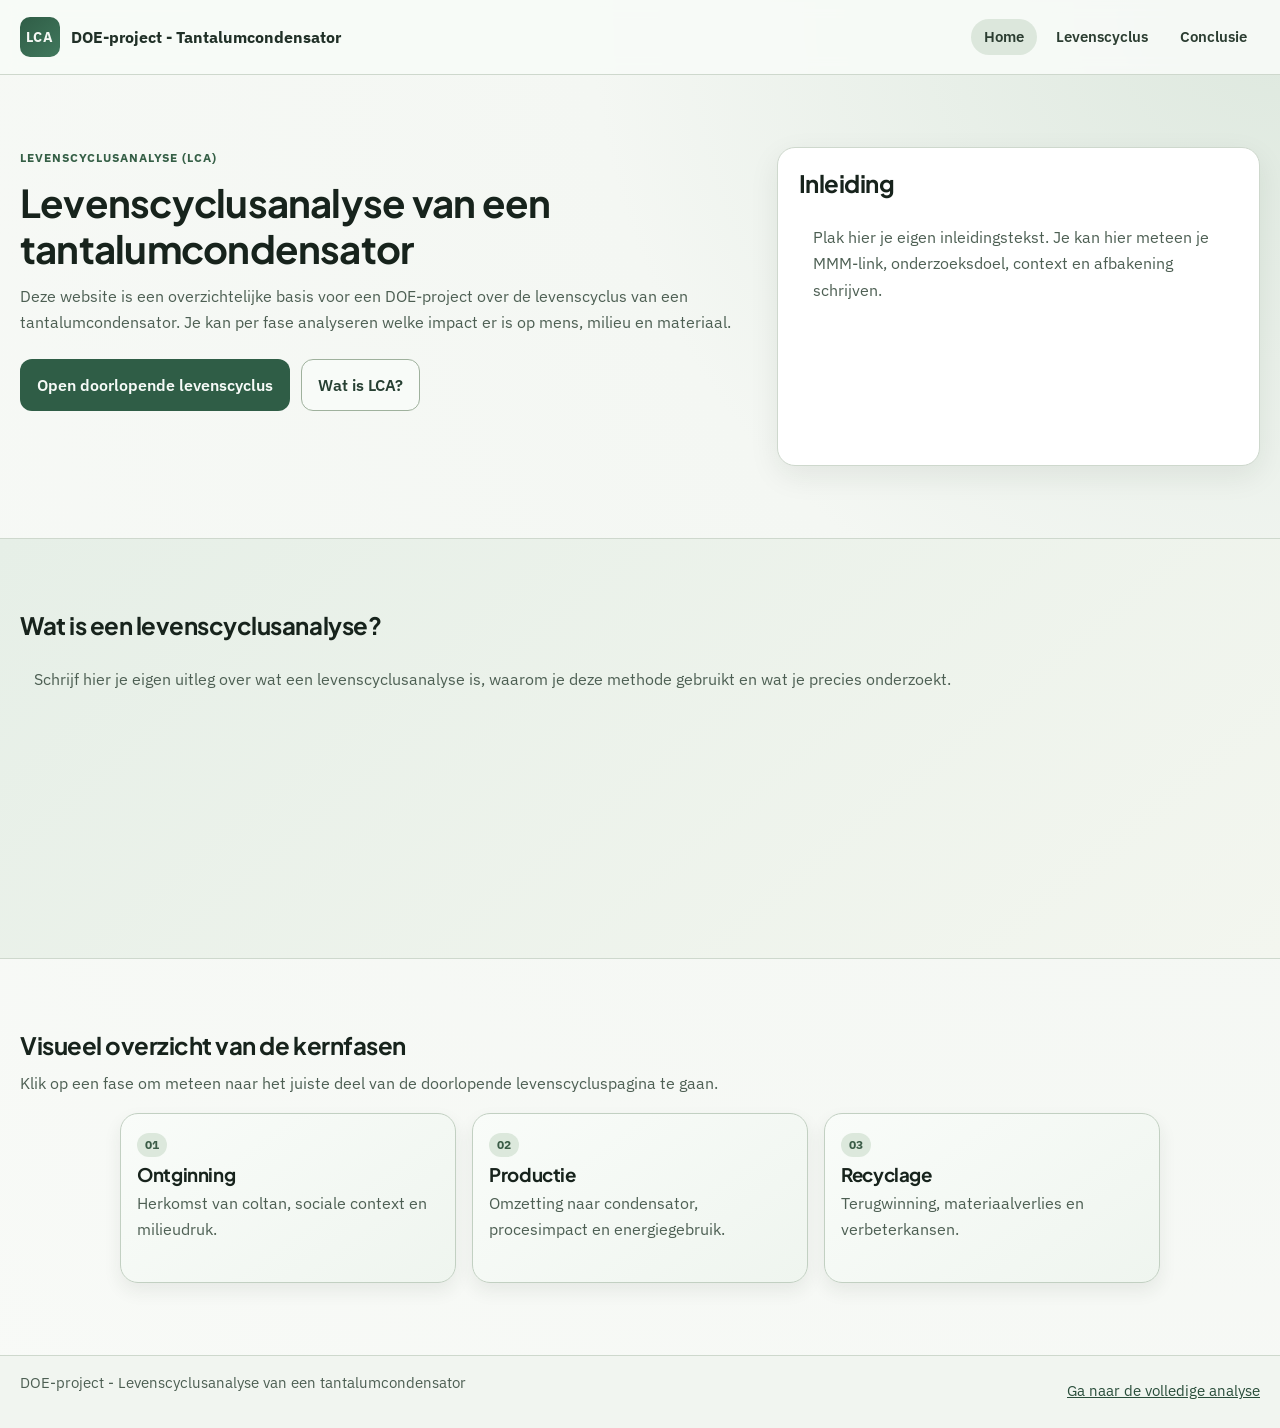
==== index.html @ dedd94fa "first commit" ====
<!doctype html>
<html lang="nl">
  <head>
    <meta charset="UTF-8" />
    <meta name="viewport" content="width=device-width, initial-scale=1.0" />
    <title>Levenscyclusanalyse - Tantalumcondensator</title>
    <link rel="preconnect" href="https://fonts.googleapis.com" />
    <link rel="preconnect" href="https://fonts.gstatic.com" crossorigin />
    <link
      href="https://fonts.googleapis.com/css2?family=IBM+Plex+Sans:wght@400;500;600;700&family=Plus+Jakarta+Sans:wght@500;700;800&display=swap"
      rel="stylesheet"
    />
    <link rel="stylesheet" href="style.css" />
  </head>
  <body>
    <header class="topbar">
      <div class="container nav-wrap">
        <a href="index.html" class="brand">
          <span class="brand-mark">LCA</span>
          <span>DOE-project - Tantalumcondensator</span>
        </a>
        <nav aria-label="Hoofdnavigatie">
          <ul class="nav-list">
            <li><a href="index.html" class="active">Home</a></li>
            <li><a href="lifecycle.html">Levenscyclus</a></li>
            <li><a href="lifecycle.html#samenvatting">Conclusie</a></li>
          </ul>
        </nav>
      </div>
    </header>

    <main>
      <section class="hero section">
        <div class="container hero-grid">
          <div class="hero-content">
            <p class="eyebrow">Levenscyclusanalyse (LCA)</p>
            <h1>Levenscyclusanalyse van een tantalumcondensator</h1>
            <p>
              Deze website is een overzichtelijke basis voor een DOE-project over de
              levenscyclus van een tantalumcondensator. Je kan per fase analyseren
              welke impact er is op mens, milieu en materiaal.
            </p>
            <div class="hero-actions">
              <a class="btn btn-primary" href="lifecycle.html">Open doorlopende levenscyclus</a>
              <a class="btn btn-secondary" href="#wat-is-lca">Wat is LCA?</a>
            </div>
          </div>
          <aside class="mmm-card" aria-label="Inleiding">
            <h2>Inleiding</h2>
            <p class="editable large-editable">
              Plak hier je eigen inleidingstekst. Je kan hier meteen je MMM-link,
              onderzoeksdoel, context en afbakening schrijven.
            </p>
          </aside>
        </div>
      </section>

      <section id="wat-is-lca" class="section section-soft">
        <div class="container">
          <h2>Wat is een levenscyclusanalyse?</h2>
          <p class="editable large-editable">
            Schrijf hier je eigen uitleg over wat een levenscyclusanalyse is,
            waarom je deze methode gebruikt en wat je precies onderzoekt.
          </p>
        </div>
      </section>

      <section class="section">
        <div class="container">
          <div class="section-head">
            <h2>Visueel overzicht van de kernfasen</h2>
            <p>
              Klik op een fase om meteen naar het juiste deel van de doorlopende
              levenscycluspagina te gaan.
            </p>
          </div>

          <div class="focus-matrix" aria-label="Kernonderdelen van de analyse">
            <a class="focus-card" href="lifecycle.html#ontginning">
              <span class="focus-index">01</span>
              <h3>Ontginning</h3>
              <p>Herkomst van coltan, sociale context en milieudruk.</p>
            </a>
            <a class="focus-card" href="lifecycle.html#productie">
              <span class="focus-index">02</span>
              <h3>Productie</h3>
              <p>Omzetting naar condensator, procesimpact en energiegebruik.</p>
            </a>
            <a class="focus-card" href="lifecycle.html#recyclage">
              <span class="focus-index">03</span>
              <h3>Recyclage</h3>
              <p>Terugwinning, materiaalverlies en verbeterkansen.</p>
            </a>
          </div>
        </div>
      </section>
    </main>

    <footer class="site-footer">
      <div class="container footer-wrap">
        <p>DOE-project - Levenscyclusanalyse van een tantalumcondensator</p>
        <a href="lifecycle.html">Ga naar de volledige analyse</a>
      </div>
    </footer>

    <script src="script.js"></script>
  </body>
</html>
---- style.css ----
:root {
  --bg: #f4f7f3;
  --surface: #ffffff;
  --surface-soft: #edf3ec;
  --line: #ced8cd;
  --line-strong: #9fb19d;
  --text: #1f2b22;
  --muted: #4d5f53;
  --primary: #2f5d46;
  --primary-deep: #244635;
  --shadow: 0 10px 30px rgba(23, 38, 29, 0.08);
}

*,
*::before,
*::after {
  box-sizing: border-box;
}

html {
  scroll-behavior: smooth;
}

body {
  margin: 0;
  font-family: "IBM Plex Sans", "Segoe UI", sans-serif;
  color: var(--text);
  background: radial-gradient(circle at top right, #dde8de 0%, var(--bg) 36%, #f8faf7 100%);
  line-height: 1.65;
}

h1,
h2,
h3 {
  margin: 0 0 0.65rem;
  line-height: 1.2;
  font-family: "Plus Jakarta Sans", "Segoe UI", sans-serif;
  letter-spacing: -0.02em;
  color: #17231c;
}

p {
  margin: 0 0 1rem;
  color: var(--muted);
}

a {
  color: inherit;
}

.container {
  width: min(1280px, calc(100% - 2.5rem));
  margin: 0 auto;
}

.section {
  padding: 4.5rem 0;
}

.section-soft {
  background: linear-gradient(140deg, #e6efe7 0%, #f3f6ef 100%);
  border-top: 1px solid var(--line);
  border-bottom: 1px solid var(--line);
}

.topbar {
  position: sticky;
  top: 0;
  z-index: 100;
  backdrop-filter: blur(8px);
  background: rgba(248, 251, 248, 0.9);
  border-bottom: 1px solid var(--line);
}

.nav-wrap {
  min-height: 74px;
  display: flex;
  align-items: center;
  justify-content: space-between;
  gap: 1rem;
}

.brand {
  display: flex;
  align-items: center;
  gap: 0.7rem;
  text-decoration: none;
  font-weight: 700;
  color: #203027;
}

.brand-mark {
  width: 40px;
  height: 40px;
  border-radius: 10px;
  background: linear-gradient(140deg, var(--primary), #41785d);
  color: #f5f8f4;
  display: inline-flex;
  align-items: center;
  justify-content: center;
  font-size: 0.86rem;
  letter-spacing: 0.05em;
}

.nav-list {
  margin: 0;
  padding: 0;
  list-style: none;
  display: flex;
  align-items: center;
  gap: 0.4rem;
}

.nav-list a {
  text-decoration: none;
  padding: 0.52rem 0.8rem;
  border-radius: 999px;
  color: #2b3d31;
  font-weight: 600;
  font-size: 0.92rem;
}

.nav-list a:hover,
.nav-list a.active {
  background: #dce7dc;
}

.hero-grid {
  display: grid;
  grid-template-columns: 1.2fr 0.8fr;
  gap: 2rem;
}

.eyebrow {
  text-transform: uppercase;
  letter-spacing: 0.08em;
  font-size: 0.77rem;
  font-weight: 700;
  color: #355f46;
  margin-bottom: 0.8rem;
}

.hero h1 {
  font-size: clamp(1.95rem, 3vw, 2.9rem);
  max-width: 20ch;
}

.hero-actions {
  margin-top: 1.5rem;
  display: flex;
  flex-wrap: wrap;
  gap: 0.7rem;
}

.btn {
  text-decoration: none;
  border-radius: 12px;
  padding: 0.72rem 1rem;
  font-weight: 600;
  border: 1px solid transparent;
}

.btn-primary {
  background: var(--primary);
  color: #f6faf7;
}

.btn-primary:hover {
  background: var(--primary-deep);
}

.btn-secondary {
  border-color: var(--line-strong);
  color: #274033;
  background: #f8fbf8;
}

.btn-secondary:hover {
  background: #edf3ee;
}

.mmm-card {
  background: var(--surface);
  border: 1px solid var(--line);
  border-radius: 18px;
  padding: 1.3rem;
  box-shadow: var(--shadow);
}

.section-head {
  margin-bottom: 1rem;
}

.focus-matrix {
  margin: 1rem auto 0;
  max-width: 1040px;
  display: grid;
  grid-template-columns: repeat(3, minmax(0, 1fr));
  gap: 1rem;
}

.focus-card {
  text-decoration: none;
  border: 1px solid #c2d0c2;
  border-radius: 18px;
  background: linear-gradient(145deg, #f9fcf9 0%, #eff5ef 100%);
  padding: 1rem 1rem 1.1rem;
  color: #203429;
  box-shadow: 0 8px 18px rgba(35, 54, 43, 0.08);
  min-height: 170px;
}

.focus-card:hover {
  border-color: #97ad98;
  background: #f3f8f3;
}

.focus-index {
  display: inline-block;
  margin-bottom: 0.45rem;
  padding: 0.12rem 0.5rem;
  border-radius: 999px;
  background: #dce8dc;
  color: #3b5c47;
  font-weight: 700;
  font-size: 0.76rem;
}

.focus-card h3 {
  margin-bottom: 0.24rem;
}

.focus-card p {
  margin-bottom: 0;
}

.full-page-flow {
  display: grid;
  gap: 1.6rem;
}

.lifecycle-section {
  scroll-margin-top: 100px;
}

.section-title h1,
.section-title h2 {
  margin-bottom: 0.2rem;
}

.content-card {
  background: transparent;
  border: 0;
  border-radius: 0;
  padding: 0.35rem 0 0.8rem;
  box-shadow: none;
}

.content-row {
  display: grid;
  grid-template-columns: 1.75fr 1fr;
  gap: 1rem;
  align-items: start;
}

.text-col {
  display: grid;
  gap: 0.75rem;
}

.media-col {
  display: grid;
  gap: 0.6rem;
}

.image-figure {
  margin: 0;
  display: grid;
  gap: 0.35rem;
}

.section-image {
  width: 100%;
  display: block;
  border-radius: 12px;
  border: 1px solid #afbfad;
  background: #eef4ee;
  object-fit: cover;
  min-height: 205px;
}

.section-image.small {
  min-height: 150px;
}

.image-source {
  margin: 0;
  font-size: 0.78rem;
  color: #5a6d61;
  line-height: 1.4;
}

.image-source.top {
  order: -1;
}

.editable {
  border: 0;
  border-radius: 12px;
  padding: 1rem 0.9rem;
  background: transparent;
  box-shadow: none;
  min-height: 170px;
}

.large-editable {
  min-height: 220px;
}

.tall-editable {
  min-height: 210px;
}

.image-placeholder {
  min-height: 160px;
  border-radius: 12px;
  border: 1px dashed #afbfad;
  background: #f5f8f4;
  display: grid;
  place-items: center;
  text-align: center;
  padding: 0.8rem;
  color: #47614e;
  font-weight: 500;
  font-size: 0.92rem;
}

.right-image {
  min-height: 205px;
}

.small-gap {
  min-height: 150px;
}

.site-footer {
  border-top: 1px solid var(--line);
  background: #f1f5f0;
}

.footer-wrap {
  min-height: 72px;
  display: flex;
  align-items: center;
  justify-content: space-between;
  gap: 1rem;
  font-size: 0.93rem;
}

.footer-wrap a {
  color: #294d3a;
}

.back-to-top {
  position: fixed;
  right: 16px;
  bottom: 16px;
  border: 1px solid #8fa88b;
  background: #f7faf6;
  color: #254636;
  border-radius: 999px;
  padding: 0.6rem 0.9rem;
  font-weight: 700;
  cursor: pointer;
  opacity: 0;
  pointer-events: none;
  transform: translateY(8px);
  transition: all 0.2s ease;
}

.back-to-top.visible {
  opacity: 1;
  pointer-events: auto;
  transform: translateY(0);
}

@media (max-width: 1024px) {
  .hero-grid {
    grid-template-columns: 1fr;
  }

  .content-row {
    grid-template-columns: 1fr;
  }

  .media-col {
    order: 2;
  }
}

@media (max-width: 760px) {
  .container {
    width: calc(100% - 1.25rem);
  }

  .nav-wrap {
    flex-direction: column;
    align-items: flex-start;
    padding: 0.7rem 0;
  }

  .nav-list {
    flex-wrap: wrap;
  }

  .focus-matrix {
    grid-template-columns: 1fr;
    gap: 0.65rem;
  }

  .focus-card {
    min-height: auto;
  }

  .footer-wrap {
    padding: 0.8rem 0;
    flex-direction: column;
    align-items: flex-start;
  }
}
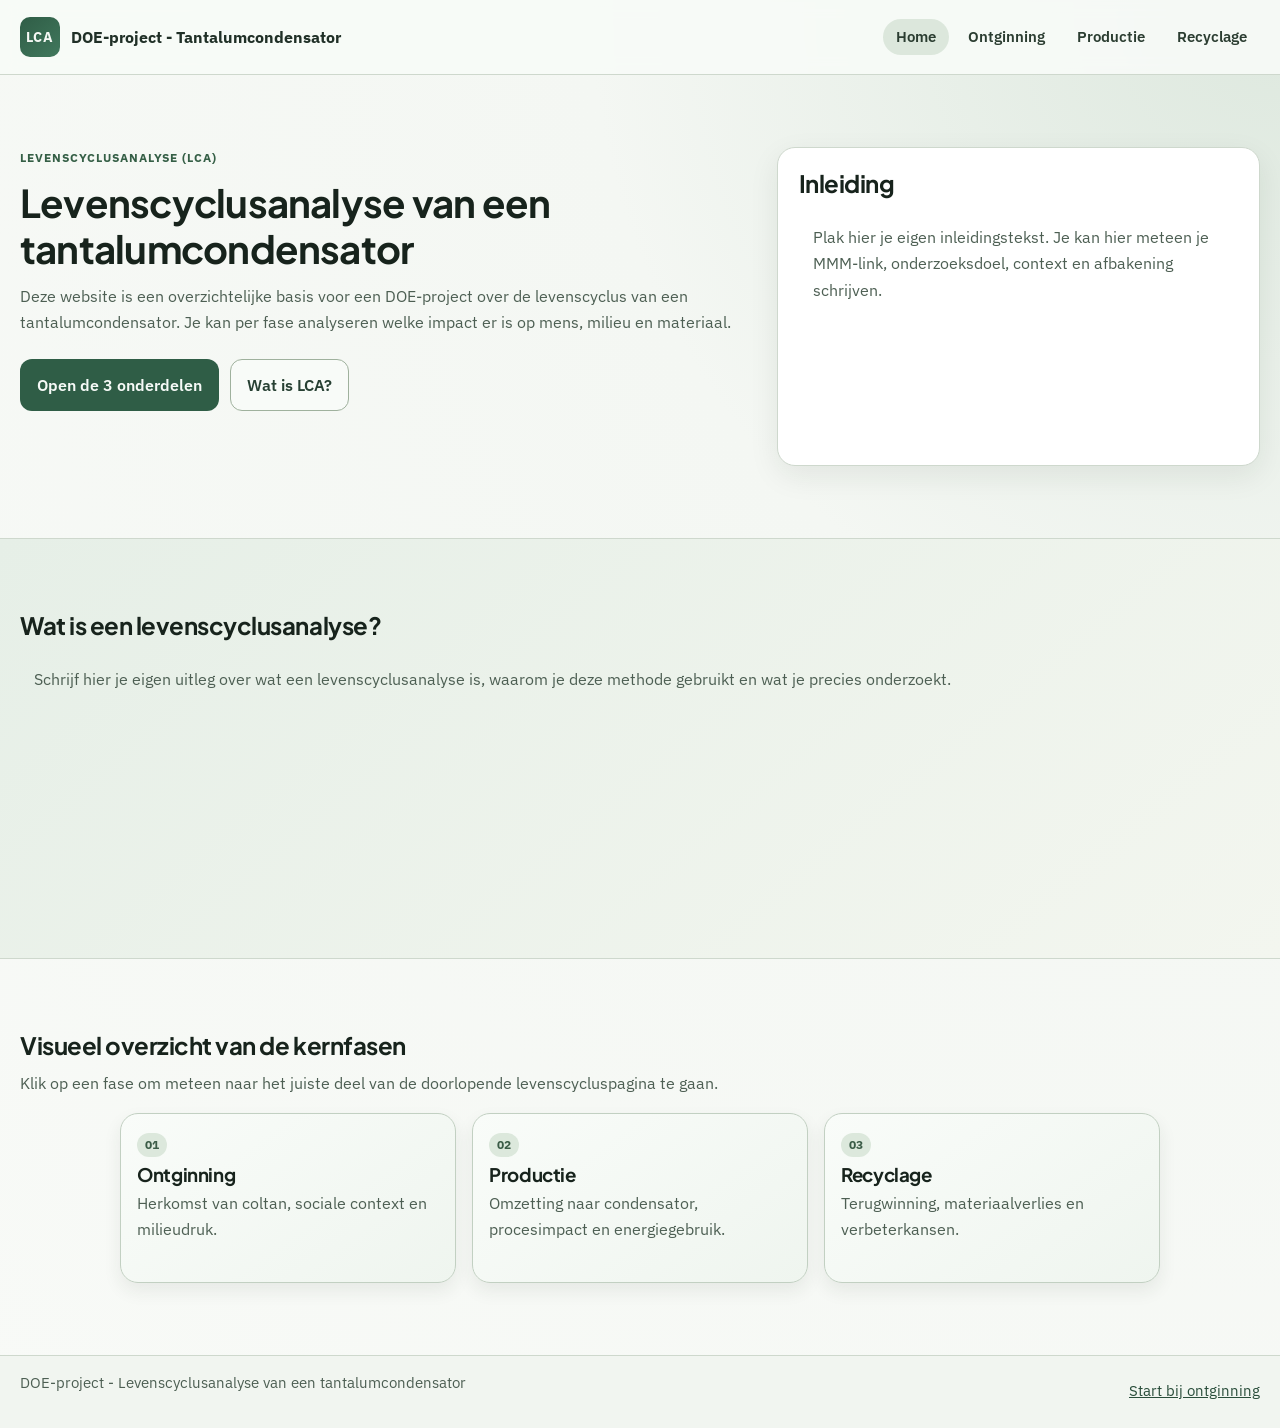
==== commit e3c9ffb7: "Split lifecycle into three separate pages" ====
--- a/index.html
+++ b/index.html
@@ -22,8 +22,9 @@
         <nav aria-label="Hoofdnavigatie">
           <ul class="nav-list">
             <li><a href="index.html" class="active">Home</a></li>
-            <li><a href="lifecycle.html">Levenscyclus</a></li>
-            <li><a href="lifecycle.html#samenvatting">Conclusie</a></li>
+            <li><a href="ontginning.html">Ontginning</a></li>
+            <li><a href="productie.html">Productie</a></li>
+            <li><a href="recyclage.html">Recyclage</a></li>
           </ul>
         </nav>
       </div>
@@ -41,7 +42,7 @@
               welke impact er is op mens, milieu en materiaal.
             </p>
             <div class="hero-actions">
-              <a class="btn btn-primary" href="lifecycle.html">Open doorlopende levenscyclus</a>
+              <a class="btn btn-primary" href="ontginning.html">Open de 3 onderdelen</a>
               <a class="btn btn-secondary" href="#wat-is-lca">Wat is LCA?</a>
             </div>
           </div>
@@ -76,17 +77,17 @@
           </div>
 
           <div class="focus-matrix" aria-label="Kernonderdelen van de analyse">
-            <a class="focus-card" href="lifecycle.html#ontginning">
+            <a class="focus-card" href="ontginning.html">
               <span class="focus-index">01</span>
               <h3>Ontginning</h3>
               <p>Herkomst van coltan, sociale context en milieudruk.</p>
             </a>
-            <a class="focus-card" href="lifecycle.html#productie">
+            <a class="focus-card" href="productie.html">
               <span class="focus-index">02</span>
               <h3>Productie</h3>
               <p>Omzetting naar condensator, procesimpact en energiegebruik.</p>
             </a>
-            <a class="focus-card" href="lifecycle.html#recyclage">
+            <a class="focus-card" href="recyclage.html">
               <span class="focus-index">03</span>
               <h3>Recyclage</h3>
               <p>Terugwinning, materiaalverlies en verbeterkansen.</p>
@@ -99,7 +100,7 @@
     <footer class="site-footer">
       <div class="container footer-wrap">
         <p>DOE-project - Levenscyclusanalyse van een tantalumcondensator</p>
-        <a href="lifecycle.html">Ga naar de volledige analyse</a>
+        <a href="ontginning.html">Start bij ontginning</a>
       </div>
     </footer>
 
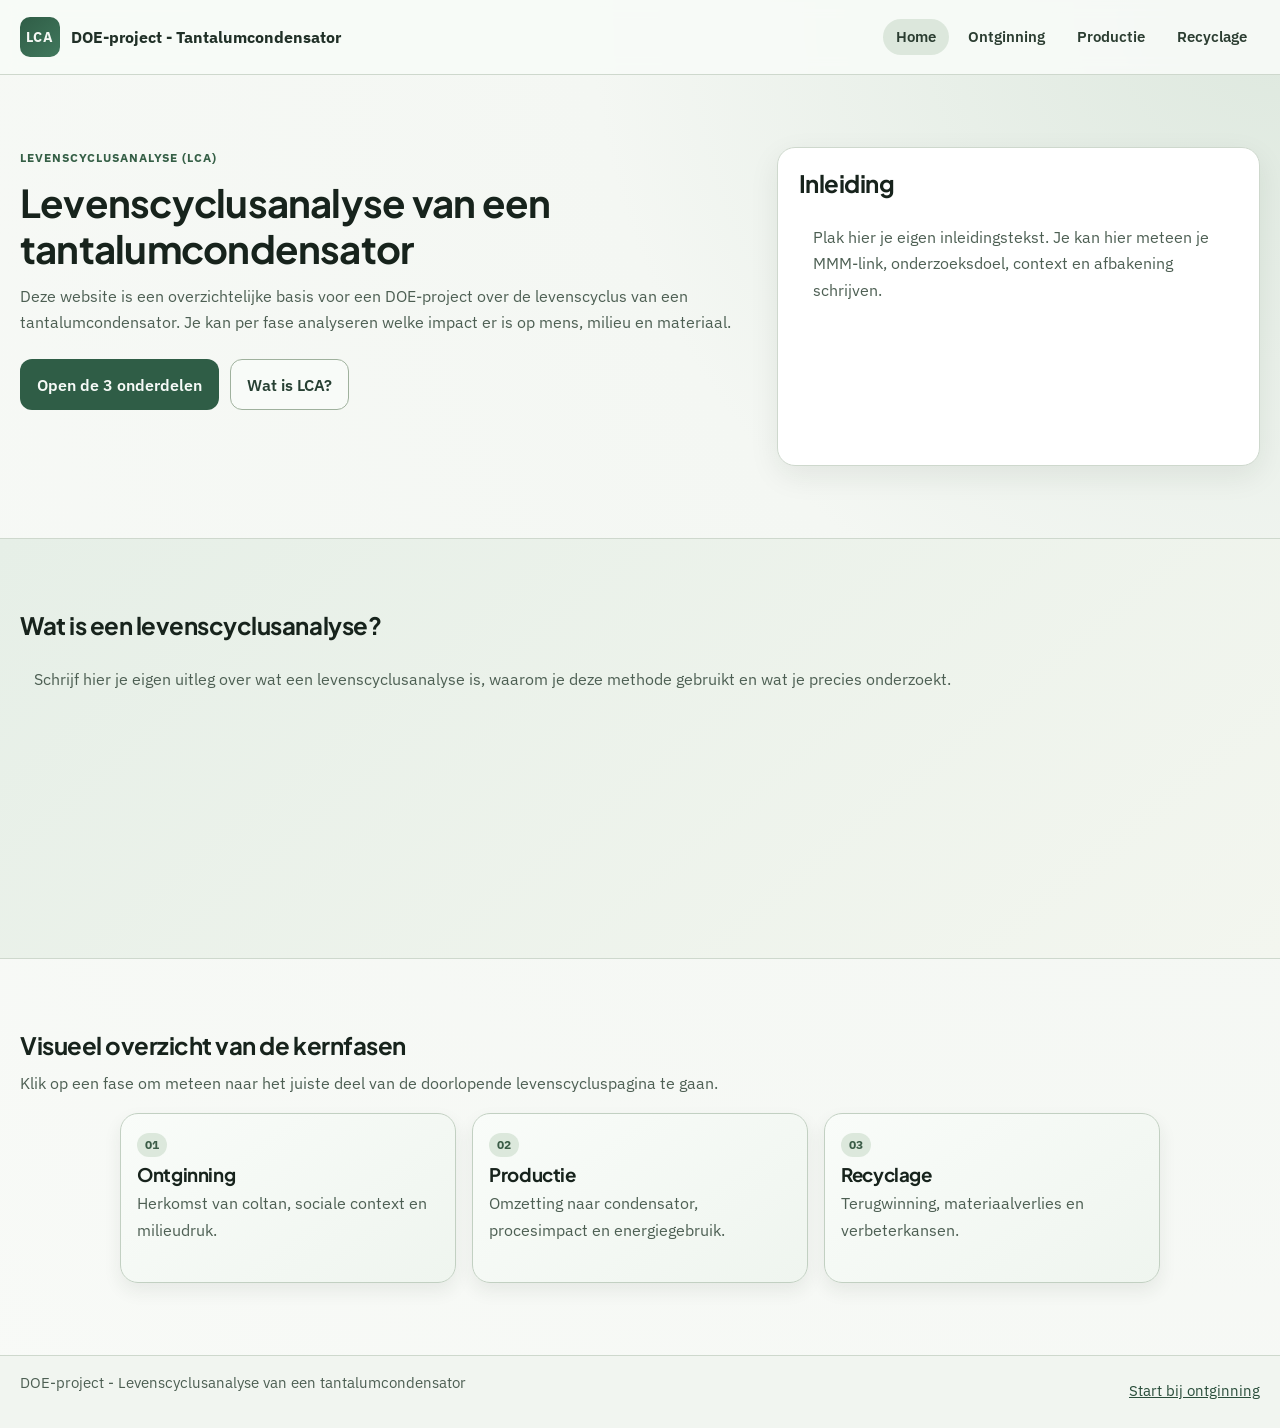
==== commit 27370af3: "add reusable website animations" ====
--- a/index.html
+++ b/index.html
@@ -33,20 +33,20 @@
     <main>
       <section class="hero section">
         <div class="container hero-grid">
-          <div class="hero-content">
-            <p class="eyebrow">Levenscyclusanalyse (LCA)</p>
-            <h1>Levenscyclusanalyse van een tantalumcondensator</h1>
-            <p>
+          <div class="hero-content" data-animate="fade-right">
+            <p class="eyebrow" data-animate="fade-up" style="--delay: 0.08s">Levenscyclusanalyse (LCA)</p>
+            <h1 data-animate="fade-up" style="--delay: 0.16s">Levenscyclusanalyse van een tantalumcondensator</h1>
+            <p data-animate="fade-up" style="--delay: 0.24s">
               Deze website is een overzichtelijke basis voor een DOE-project over de
               levenscyclus van een tantalumcondensator. Je kan per fase analyseren
               welke impact er is op mens, milieu en materiaal.
             </p>
-            <div class="hero-actions">
+            <div class="hero-actions" data-animate="fade-up" style="--delay: 0.32s">
               <a class="btn btn-primary" href="ontginning.html">Open de 3 onderdelen</a>
               <a class="btn btn-secondary" href="#wat-is-lca">Wat is LCA?</a>
             </div>
           </div>
-          <aside class="mmm-card" aria-label="Inleiding">
+          <aside class="mmm-card" aria-label="Inleiding" data-animate="fade-left" style="--delay: 0.18s">
             <h2>Inleiding</h2>
             <p class="editable large-editable">
               Plak hier je eigen inleidingstekst. Je kan hier meteen je MMM-link,
@@ -58,8 +58,8 @@
 
       <section id="wat-is-lca" class="section section-soft">
         <div class="container">
-          <h2>Wat is een levenscyclusanalyse?</h2>
-          <p class="editable large-editable">
+          <h2 data-animate="fade-up">Wat is een levenscyclusanalyse?</h2>
+          <p class="editable large-editable" data-animate="fade-up" style="--delay: 0.12s">
             Schrijf hier je eigen uitleg over wat een levenscyclusanalyse is,
             waarom je deze methode gebruikt en wat je precies onderzoekt.
           </p>
@@ -69,25 +69,25 @@
       <section class="section">
         <div class="container">
           <div class="section-head">
-            <h2>Visueel overzicht van de kernfasen</h2>
-            <p>
+            <h2 data-animate="fade-up">Visueel overzicht van de kernfasen</h2>
+            <p data-animate="fade-up" style="--delay: 0.1s">
               Klik op een fase om meteen naar het juiste deel van de doorlopende
               levenscycluspagina te gaan.
             </p>
           </div>
 
           <div class="focus-matrix" aria-label="Kernonderdelen van de analyse">
-            <a class="focus-card" href="ontginning.html">
+            <a class="focus-card" href="ontginning.html" data-animate="zoom-in">
               <span class="focus-index">01</span>
               <h3>Ontginning</h3>
               <p>Herkomst van coltan, sociale context en milieudruk.</p>
             </a>
-            <a class="focus-card" href="productie.html">
+            <a class="focus-card" href="productie.html" data-animate="zoom-in" style="--delay: 0.1s">
               <span class="focus-index">02</span>
               <h3>Productie</h3>
               <p>Omzetting naar condensator, procesimpact en energiegebruik.</p>
             </a>
-            <a class="focus-card" href="recyclage.html">
+            <a class="focus-card" href="recyclage.html" data-animate="zoom-in" style="--delay: 0.2s">
               <span class="focus-index">03</span>
               <h3>Recyclage</h3>
               <p>Terugwinning, materiaalverlies en verbeterkansen.</p>
--- a/style.css
+++ b/style.css
@@ -29,6 +29,10 @@
   line-height: 1.65;
 }
 
+body.is-ready {
+  overflow-x: hidden;
+}
+
 h1,
 h2,
 h3 {
@@ -70,6 +74,7 @@
   backdrop-filter: blur(8px);
   background: rgba(248, 251, 248, 0.9);
   border-bottom: 1px solid var(--line);
+  animation: slideDown 0.7s ease-out both;
 }
 
 .nav-wrap {
@@ -125,6 +130,38 @@
   background: #dce7dc;
 }
 
+[data-animate] {
+  --delay: 0s;
+  opacity: 0;
+  transform: translate3d(0, 36px, 0) scale(0.98);
+  transition:
+    opacity 0.75s ease,
+    transform 0.75s cubic-bezier(0.22, 1, 0.36, 1);
+  transition-delay: var(--delay);
+  will-change: opacity, transform;
+}
+
+[data-animate].is-visible {
+  opacity: 1;
+  transform: translate3d(0, 0, 0) scale(1);
+}
+
+[data-animate="fade-up"] {
+  transform: translate3d(0, 42px, 0);
+}
+
+[data-animate="fade-left"] {
+  transform: translate3d(42px, 0, 0);
+}
+
+[data-animate="fade-right"] {
+  transform: translate3d(-42px, 0, 0);
+}
+
+[data-animate="zoom-in"] {
+  transform: translate3d(0, 24px, 0) scale(0.92);
+}
+
 .hero-grid {
   display: grid;
   grid-template-columns: 1.2fr 0.8fr;
@@ -213,6 +250,8 @@
 .focus-card:hover {
   border-color: #97ad98;
   background: #f3f8f3;
+  transform: translateY(-6px);
+  box-shadow: 0 16px 32px rgba(35, 54, 43, 0.12);
 }
 
 .focus-index {
@@ -384,6 +423,37 @@
   transform: translateY(0);
 }
 
+@keyframes slideDown {
+  from {
+    opacity: 0;
+    transform: translateY(-18px);
+  }
+
+  to {
+    opacity: 1;
+    transform: translateY(0);
+  }
+}
+
+@media (prefers-reduced-motion: reduce) {
+  html {
+    scroll-behavior: auto;
+  }
+
+  *,
+  *::before,
+  *::after {
+    animation: none !important;
+    transition-duration: 0.01ms !important;
+    transition-delay: 0ms !important;
+  }
+
+  [data-animate] {
+    opacity: 1;
+    transform: none;
+  }
+}
+
 @media (max-width: 1024px) {
   .hero-grid {
     grid-template-columns: 1fr;
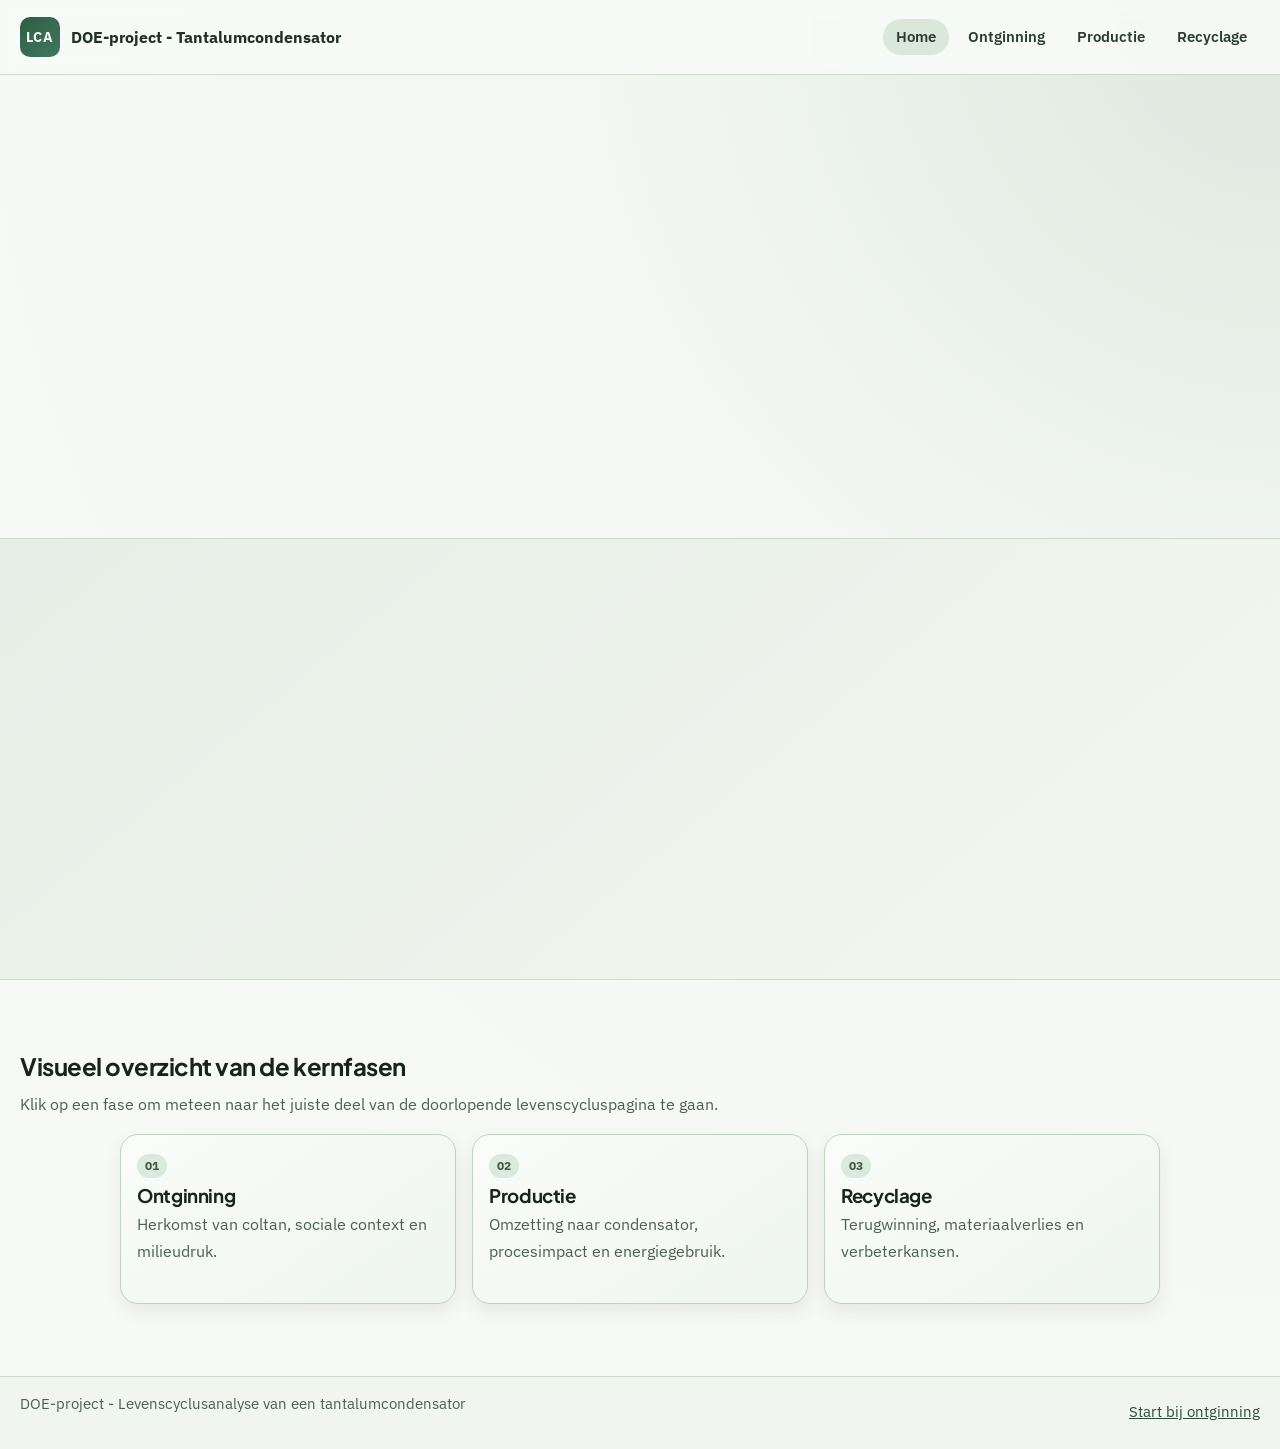
==== commit b411f2c1: "update home layout and neocolonialism section" ====
--- a/index.html
+++ b/index.html
@@ -43,7 +43,6 @@
             </p>
             <div class="hero-actions" data-animate="fade-up" style="--delay: 0.32s">
               <a class="btn btn-primary" href="ontginning.html">Open de 3 onderdelen</a>
-              <a class="btn btn-secondary" href="#wat-is-lca">Wat is LCA?</a>
             </div>
           </div>
           <aside class="mmm-card" aria-label="Inleiding" data-animate="fade-left" style="--delay: 0.18s">
@@ -58,11 +57,23 @@
 
       <section id="wat-is-lca" class="section section-soft">
         <div class="container">
-          <h2 data-animate="fade-up">Wat is een levenscyclusanalyse?</h2>
-          <p class="editable large-editable" data-animate="fade-up" style="--delay: 0.12s">
-            Schrijf hier je eigen uitleg over wat een levenscyclusanalyse is,
-            waarom je deze methode gebruikt en wat je precies onderzoekt.
-          </p>
+          <div class="split-explainer">
+            <article class="info-block" data-animate="fade-right">
+              <h2>Wat is een levenscyclusanalyse?</h2>
+              <p class="editable large-editable">
+                Schrijf hier je eigen uitleg over wat een levenscyclusanalyse is,
+                waarom je deze methode gebruikt en wat je precies onderzoekt.
+              </p>
+            </article>
+            <article class="info-block" data-animate="fade-left" style="--delay: 0.08s">
+              <h2>Wat is een tantalumcondensator?</h2>
+              <p class="editable large-editable">
+                Schrijf hier kort uit wat een tantalumcondensator is, waarvoor die
+                gebruikt wordt en waarom tantalum interessant is in compacte
+                elektronica.
+              </p>
+            </article>
+          </div>
         </div>
       </section>
 
--- a/style.css
+++ b/style.css
@@ -168,6 +168,28 @@
   gap: 2rem;
 }
 
+.hero-grid-wide {
+  align-items: center;
+}
+
+.hero-copy,
+.hero-figure {
+  min-width: 0;
+}
+
+.hero-intro {
+  max-width: 58ch;
+  font-size: 1.04rem;
+}
+
+.hero-figure {
+  margin: 0;
+}
+
+.hero-image {
+  min-height: 340px;
+}
+
 .eyebrow {
   text-transform: uppercase;
   letter-spacing: 0.08em;
@@ -226,6 +248,12 @@
 
 .section-head {
   margin-bottom: 1rem;
+}
+
+.split-explainer {
+  display: grid;
+  grid-template-columns: repeat(2, minmax(0, 1fr));
+  gap: 1rem;
 }
 
 .focus-matrix {
@@ -295,6 +323,19 @@
   box-shadow: none;
 }
 
+.info-block {
+  padding: 1.1rem 1.15rem;
+  border: 1px solid #d4ddd3;
+  border-radius: 18px;
+  background: rgba(255, 255, 255, 0.72);
+  box-shadow: 0 10px 24px rgba(23, 38, 29, 0.05);
+}
+
+.highlight-block {
+  border-color: #96ae98;
+  background: linear-gradient(140deg, #f7faf5 0%, #edf5eb 100%);
+}
+
 .content-row {
   display: grid;
   grid-template-columns: 1.75fr 1fr;
@@ -380,6 +421,145 @@
 
 .small-gap {
   min-height: 150px;
+}
+
+.ontginning-hero {
+  padding-bottom: 2.8rem;
+}
+
+.impact-grid,
+.stats-grid {
+  display: grid;
+  grid-template-columns: repeat(4, minmax(0, 1fr));
+  gap: 1rem;
+}
+
+.impact-card,
+.stat-card,
+.mini-card,
+.quote-panel {
+  border-radius: 18px;
+}
+
+.impact-card h3,
+.stat-card h3,
+.mini-card h3,
+.info-block h3 {
+  margin-bottom: 0.4rem;
+}
+
+.impact-card p,
+.stat-card p,
+.mini-card p,
+.info-block p,
+.quote-panel p {
+  margin-bottom: 0;
+}
+
+.impact-card .image-source {
+  margin-top: 0.7rem;
+}
+
+.impact-tag,
+.stat-label {
+  display: inline-flex;
+  margin-bottom: 0.7rem;
+  padding: 0.16rem 0.55rem;
+  border-radius: 999px;
+  background: #dfeadf;
+  color: #355944;
+  font-size: 0.76rem;
+  font-weight: 700;
+  letter-spacing: 0.04em;
+  text-transform: uppercase;
+}
+
+.ethics-layout {
+  display: grid;
+  grid-template-columns: 1.05fr 0.95fr;
+  gap: 1rem;
+  align-items: start;
+}
+
+.ethics-main {
+  padding: 1.4rem;
+}
+
+.ethics-points {
+  display: grid;
+  grid-template-columns: repeat(2, minmax(0, 1fr));
+  gap: 0.9rem;
+}
+
+.mini-card {
+  padding: 1rem 1.05rem;
+  border: 1px solid #d1dbd0;
+  background: linear-gradient(145deg, #fbfdfb 0%, #eef5ee 100%);
+  box-shadow: 0 10px 22px rgba(26, 44, 31, 0.06);
+}
+
+.quote-panel {
+  padding: 1.05rem 1.1rem;
+  border: 1px solid #b6c8b6;
+  background: #f4f8f2;
+  color: #244231;
+}
+
+.stat-card {
+  padding: 1.1rem 1.15rem;
+  border: 1px solid #d0dad0;
+  background: #fff;
+  box-shadow: 0 10px 24px rgba(27, 44, 33, 0.05);
+}
+
+.data-row {
+  margin-top: 1rem;
+  align-items: stretch;
+}
+
+.graph-layout {
+  margin-top: 1rem;
+  display: grid;
+  grid-template-columns: minmax(0, 0.9fr) minmax(0, 1.1fr);
+  gap: 1rem;
+  align-items: stretch;
+}
+
+.graph-text,
+.graph-panel {
+  min-width: 0;
+}
+
+.graph-panel {
+  display: grid;
+  gap: 0.6rem;
+}
+
+.case-row {
+  grid-template-columns: minmax(0, 0.75fr) minmax(0, 1.25fr);
+  gap: 1.15rem;
+  align-items: start;
+}
+
+.case-media {
+  gap: 0.45rem;
+  align-content: start;
+}
+
+.case-text {
+  gap: 0.6rem;
+}
+
+.case-image {
+  min-height: 220px;
+}
+
+.chart-placeholder {
+  min-height: 250px;
+}
+
+.solutions-grid {
+  margin-top: 0.4rem;
 }
 
 .site-footer {
@@ -466,6 +646,24 @@
   .media-col {
     order: 2;
   }
+
+  .impact-grid,
+  .stats-grid,
+  .split-explainer {
+    grid-template-columns: repeat(2, minmax(0, 1fr));
+  }
+
+  .ethics-layout {
+    grid-template-columns: 1fr;
+  }
+
+  .graph-layout {
+    grid-template-columns: 1fr;
+  }
+
+  .case-row {
+    grid-template-columns: 1fr;
+  }
 }
 
 @media (max-width: 760px) {
@@ -492,6 +690,17 @@
     min-height: auto;
   }
 
+  .impact-grid,
+  .stats-grid,
+  .ethics-points,
+  .split-explainer {
+    grid-template-columns: 1fr;
+  }
+
+  .hero-image {
+    min-height: 240px;
+  }
+
   .footer-wrap {
     padding: 0.8rem 0;
     flex-direction: column;
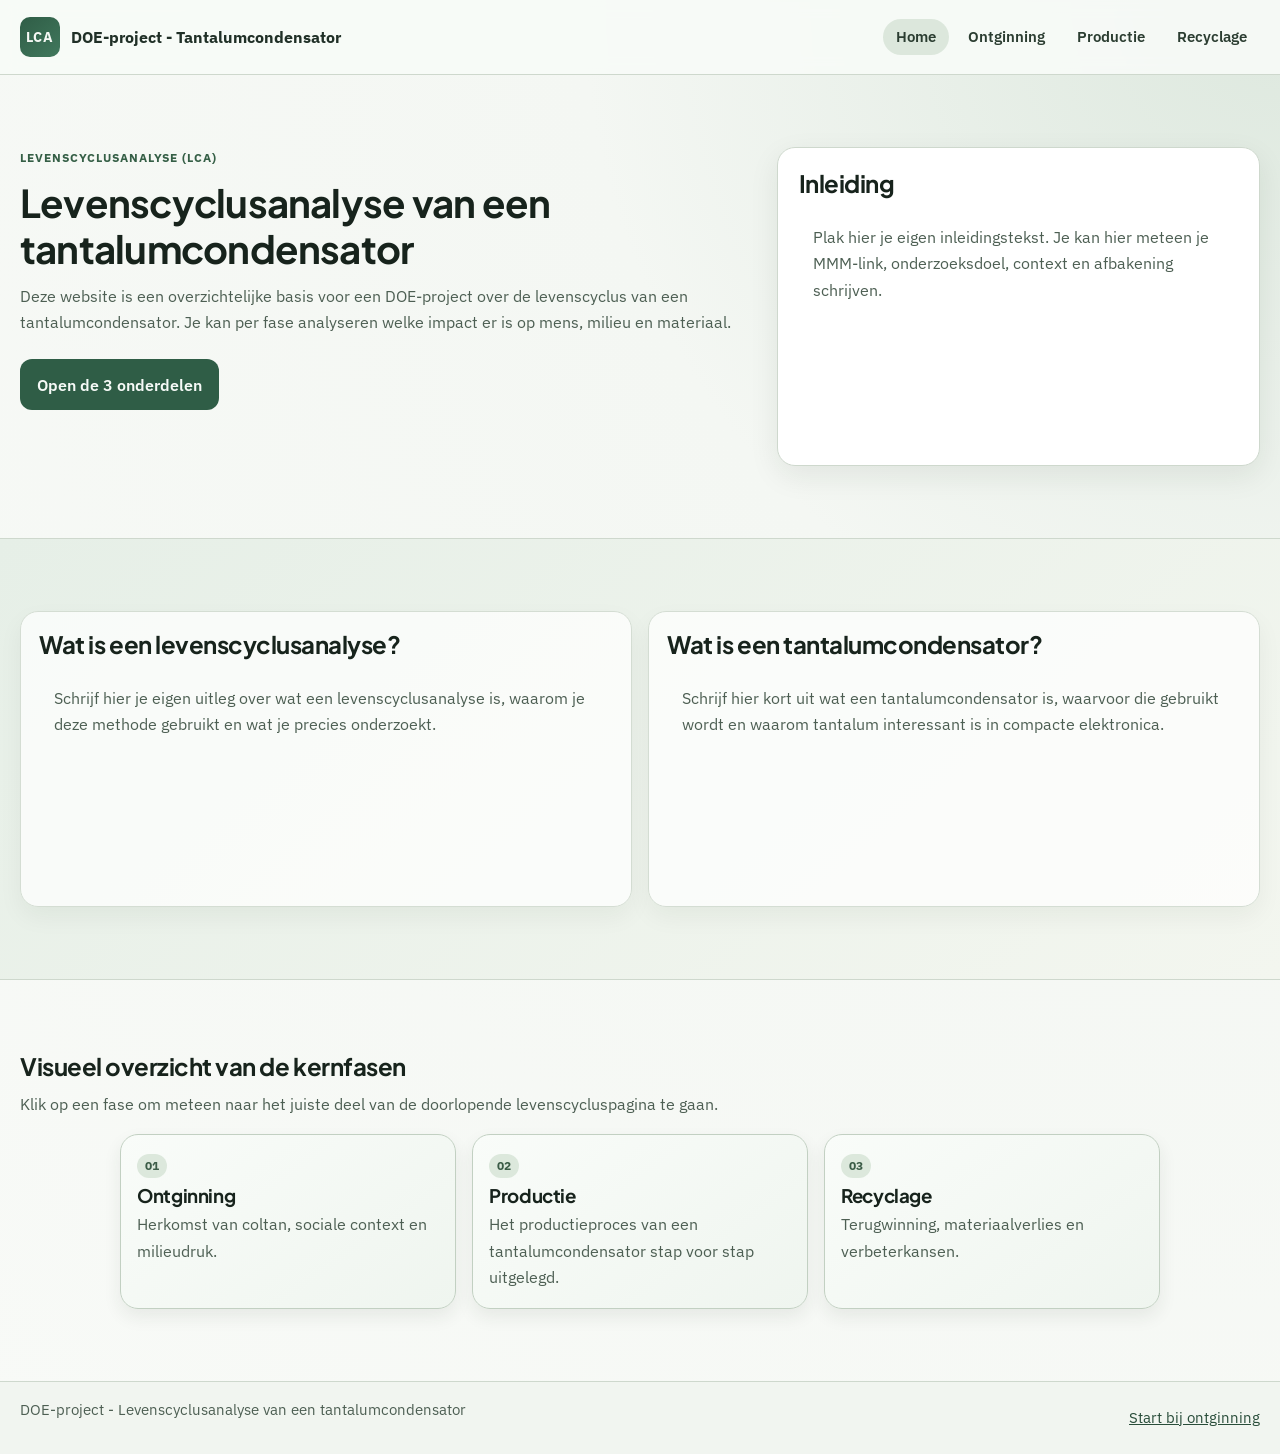
==== commit dd3038de: "Add files via upload" ====
--- a/index.html
+++ b/index.html
@@ -96,7 +96,7 @@
             <a class="focus-card" href="productie.html" data-animate="zoom-in" style="--delay: 0.1s">
               <span class="focus-index">02</span>
               <h3>Productie</h3>
-              <p>Omzetting naar condensator, procesimpact en energiegebruik.</p>
+              <p>Het productieproces van een tantalumcondensator stap voor stap uitgelegd.</p>
             </a>
             <a class="focus-card" href="recyclage.html" data-animate="zoom-in" style="--delay: 0.2s">
               <span class="focus-index">03</span>
--- a/style.css
+++ b/style.css
@@ -315,12 +315,142 @@
   margin-bottom: 0.2rem;
 }
 
+.section-title {
+  margin-bottom: 0.7rem;
+}
+
 .content-card {
   background: transparent;
   border: 0;
   border-radius: 0;
   padding: 0.35rem 0 0.8rem;
   box-shadow: none;
+}
+
+.section-title-with-image {
+  display: grid;
+  grid-template-columns: minmax(0, 1.05fr) minmax(320px, 0.95fr);
+  gap: 1.25rem;
+  align-items: start;
+}
+
+.title-text {
+  min-width: 0;
+  display: grid;
+  gap: 0.4rem;
+}
+
+.header-figure {
+  align-self: start;
+  justify-items: end;
+}
+
+.production-page .header-figure .section-image {
+  width: min(100%, 430px);
+  max-height: 250px;
+  min-height: 0;
+  object-fit: contain;
+  margin-left: auto;
+}
+
+.production-steps {
+  margin: 0;
+  padding: 0;
+  list-style: none;
+  display: grid;
+  gap: 1rem;
+}
+
+.step {
+  border: 1px solid #cfdbcf;
+  border-radius: 20px;
+  background: linear-gradient(145deg, #fbfdfb 0%, #eff5ef 100%);
+  box-shadow: 0 10px 24px rgba(23, 38, 29, 0.06);
+  padding: 1.05rem;
+}
+
+.step-title {
+  margin-bottom: 0.65rem;
+  padding: 0;
+  min-height: 0;
+  font-size: 1.08rem;
+}
+
+.step-content {
+  display: grid;
+  gap: 0.7rem;
+}
+
+.production-steps .editable {
+  padding: 0;
+  min-height: 0;
+}
+
+.production-page .tall-editable {
+  padding: 0;
+  min-height: 0;
+}
+
+.production-intro {
+  margin: 0;
+  max-width: 70ch;
+  color: var(--muted);
+}
+
+.step-flex {
+  display: grid;
+  grid-template-columns: minmax(0, 1.25fr) minmax(260px, 0.75fr);
+  gap: 1rem;
+  align-items: start;
+}
+
+.step-text-col,
+.step-image-col {
+  min-width: 0;
+}
+
+.step-image-col {
+  display: grid;
+  gap: 0.45rem;
+  justify-items: center;
+}
+
+.step-image-col .image-placeholder {
+  width: 100%;
+  min-height: 0;
+  padding: 0;
+  border: 0;
+  background: transparent;
+  place-items: center;
+}
+
+.step-image {
+  width: min(100%, 320px);
+  height: auto;
+  max-height: 160px;
+  min-height: 0;
+  display: block;
+  object-fit: contain;
+  border-radius: 14px;
+  border: 1px solid #afbfad;
+  background: #eef4ee;
+}
+
+.step-content > .step-image-col {
+  margin-top: 0.1rem;
+}
+
+.step-content > .step-image-col .step-image {
+  max-height: 160px;
+}
+
+.production-page .media-col {
+  justify-items: center;
+}
+
+.production-page .media-col .step-image {
+  width: min(100%, 300px);
+  max-height: 180px;
 }
 
 .info-block {
@@ -476,19 +606,48 @@
 
 .ethics-layout {
   display: grid;
-  grid-template-columns: 1.05fr 0.95fr;
-  gap: 1rem;
-  align-items: start;
+  grid-template-columns: repeat(2, minmax(0, 1fr));
+  gap: 1rem;
+  align-items: stretch;
 }
 
 .ethics-main {
   padding: 1.4rem;
 }
 
+.ethics-image {
+  min-height: 100%;
+}
+
 .ethics-points {
   display: grid;
   grid-template-columns: repeat(2, minmax(0, 1fr));
   gap: 0.9rem;
+  align-content: start;
+}
+
+.ethics-points-left,
+.ethics-points-right {
+  grid-template-columns: repeat(2, minmax(0, 1fr));
+}
+
+.ethics-gallery {
+  display: grid;
+  grid-template-columns: repeat(2, minmax(0, 1fr));
+  gap: 1rem;
+  margin-top: 1rem;
+  justify-items: center;
+}
+
+.ethics-gallery .image-figure {
+  width: 72%;
+  justify-self: center;
+}
+
+.ethics-gallery-image {
+  width: 100%;
+  height: auto;
+  min-height: 0;
 }
 
 .mini-card {
@@ -538,12 +697,15 @@
 .case-row {
   grid-template-columns: minmax(0, 0.75fr) minmax(0, 1.25fr);
   gap: 1.15rem;
-  align-items: start;
+  align-items: stretch;
 }
 
 .case-media {
+  display: grid;
+  grid-template-rows: minmax(0, 1fr) auto;
   gap: 0.45rem;
-  align-content: start;
+  align-content: stretch;
+  height: 100%;
 }
 
 .case-text {
@@ -551,7 +713,8 @@
 }
 
 .case-image {
-  min-height: 220px;
+  min-height: 0;
+  height: 100%;
 }
 
 .chart-placeholder {
@@ -639,6 +802,11 @@
     grid-template-columns: 1fr;
   }
 
+  .section-title-with-image,
+  .step-flex {
+    grid-template-columns: 1fr;
+  }
+
   .content-row {
     grid-template-columns: 1fr;
   }
@@ -693,6 +861,9 @@
   .impact-grid,
   .stats-grid,
   .ethics-points,
+  .ethics-points-left,
+  .ethics-points-right,
+  .ethics-gallery,
   .split-explainer {
     grid-template-columns: 1fr;
   }
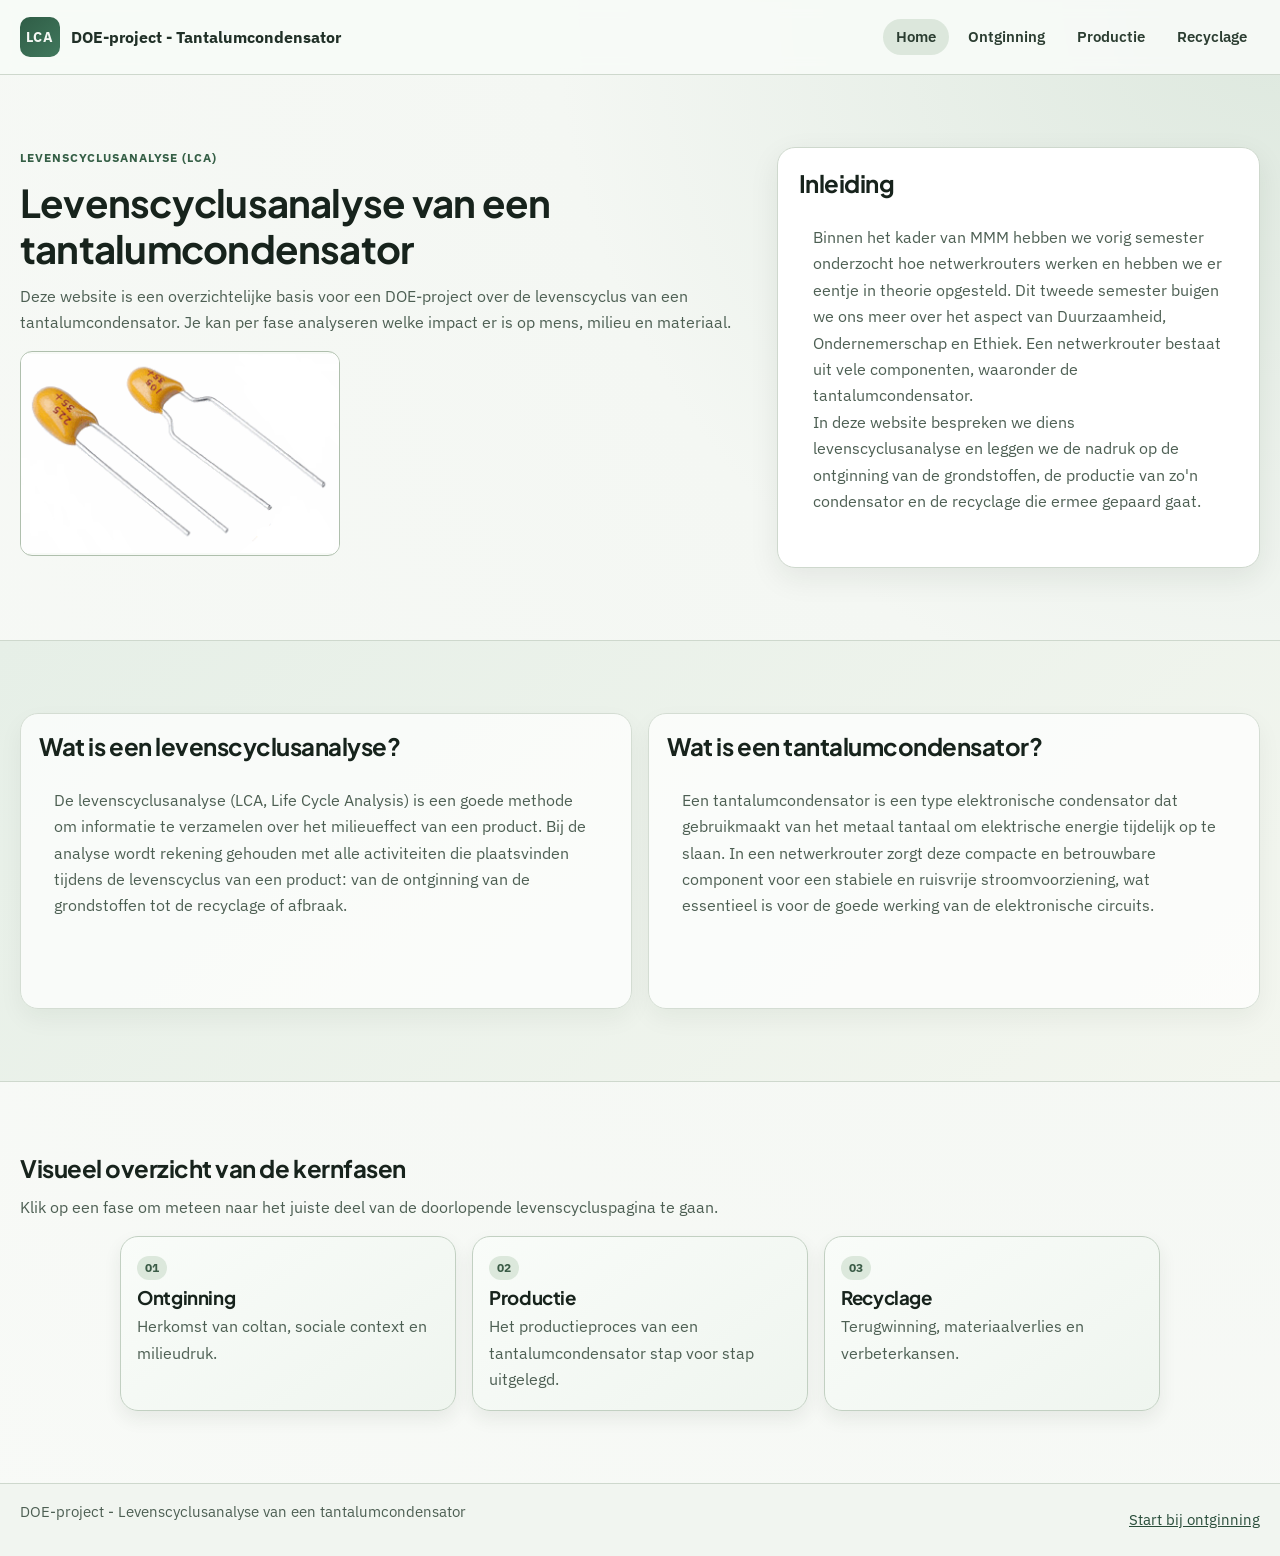
==== commit a57f06eb: "refresh home and productie layouts" ====
--- a/index.html
+++ b/index.html
@@ -41,15 +41,23 @@
               levenscyclus van een tantalumcondensator. Je kan per fase analyseren
               welke impact er is op mens, milieu en materiaal.
             </p>
-            <div class="hero-actions" data-animate="fade-up" style="--delay: 0.32s">
-              <a class="btn btn-primary" href="ontginning.html">Open de 3 onderdelen</a>
-            </div>
+            <figure class="image-figure hero-inline-figure" data-animate="fade-up" style="--delay: 0.32s">
+              <img
+                src="condensateur-au-tantale-ca42.jpg"
+                alt="Tantalumcondensator"
+                class="section-image"
+              />
+            </figure>
           </div>
           <aside class="mmm-card" aria-label="Inleiding" data-animate="fade-left" style="--delay: 0.18s">
             <h2>Inleiding</h2>
             <p class="editable large-editable">
-              Plak hier je eigen inleidingstekst. Je kan hier meteen je MMM-link,
-              onderzoeksdoel, context en afbakening schrijven.
+              Binnen het kader van MMM hebben we vorig semester onderzocht hoe netwerkrouters werken en hebben we er
+              eentje in theorie opgesteld. Dit tweede semester buigen we ons meer over het aspect van Duurzaamheid,
+              Ondernemerschap en Ethiek. Een netwerkrouter bestaat uit vele componenten, waaronder de
+              tantalumcondensator.<br />
+              In deze website bespreken we diens levenscyclusanalyse en leggen we de nadruk op de
+              ontginning van de grondstoffen, de productie van zo'n condensator en de recyclage die ermee gepaard gaat.
             </p>
           </aside>
         </div>
@@ -61,16 +69,19 @@
             <article class="info-block" data-animate="fade-right">
               <h2>Wat is een levenscyclusanalyse?</h2>
               <p class="editable large-editable">
-                Schrijf hier je eigen uitleg over wat een levenscyclusanalyse is,
-                waarom je deze methode gebruikt en wat je precies onderzoekt.
+                De levenscyclusanalyse (LCA, Life Cycle Analysis) is een goede methode om informatie te verzamelen over
+                het milieueffect van een product. Bij de analyse wordt rekening gehouden met alle activiteiten die
+                plaatsvinden tijdens de levenscyclus van een product: van de ontginning van de grondstoffen tot de
+                recyclage of afbraak.
               </p>
             </article>
             <article class="info-block" data-animate="fade-left" style="--delay: 0.08s">
               <h2>Wat is een tantalumcondensator?</h2>
               <p class="editable large-editable">
-                Schrijf hier kort uit wat een tantalumcondensator is, waarvoor die
-                gebruikt wordt en waarom tantalum interessant is in compacte
-                elektronica.
+                Een tantalumcondensator is een type elektronische condensator dat gebruikmaakt van het metaal tantaal
+                om elektrische energie tijdelijk op te slaan. In een netwerkrouter zorgt deze compacte en betrouwbare
+                component voor een stabiele en ruisvrije stroomvoorziening, wat essentieel is voor de goede werking van
+                de elektronische circuits.
               </p>
             </article>
           </div>
--- a/style.css
+++ b/style.css
@@ -211,6 +211,20 @@
   gap: 0.7rem;
 }
 
+.hero-inline-figure {
+  margin-top: 1.2rem;
+  max-width: 320px;
+  justify-self: center;
+  transform: translateY(28px);
+}
+
+.hero-inline-figure .section-image {
+  width: 100%;
+  max-height: 220px;
+  object-fit: contain;
+  background: #f7faf6;
+}
+
 .btn {
   text-decoration: none;
   border-radius: 12px;
@@ -362,11 +376,7 @@
 }
 
 .step {
-  border: 1px solid #cfdbcf;
-  border-radius: 20px;
-  background: linear-gradient(145deg, #fbfdfb 0%, #eff5ef 100%);
-  box-shadow: 0 10px 24px rgba(23, 38, 29, 0.06);
-  padding: 1.05rem;
+  padding: 0.2rem 0;
 }
 
 .step-title {
@@ -376,11 +386,6 @@
   font-size: 1.08rem;
 }
 
-.step-content {
-  display: grid;
-  gap: 0.7rem;
-}
-
 .production-steps .editable {
   padding: 0;
   min-height: 0;
@@ -409,10 +414,25 @@
   min-width: 0;
 }
 
+.step-text-panel {
+  border: 1px solid #c2d0c2;
+  border-radius: 20px;
+  background: linear-gradient(145deg, #f9fcf9 0%, #eff5ef 100%);
+  box-shadow: 0 8px 18px rgba(35, 54, 43, 0.08);
+  padding: 1.05rem;
+}
+
+.step-text-col {
+  padding-right: 0.2rem;
+}
+
 .step-image-col {
   display: grid;
   gap: 0.45rem;
   justify-items: center;
+  align-content: start;
+  margin: 0;
+  padding: 0.15rem 0 0;
 }
 
 .step-image-col .image-placeholder {
@@ -436,12 +456,8 @@
   background: #eef4ee;
 }
 
-.step-content > .step-image-col {
-  margin-top: 0.1rem;
-}
-
-.step-content > .step-image-col .step-image {
-  max-height: 160px;
+.step-image-col .image-source {
+  text-align: center;
 }
 
 .production-page .media-col {
@@ -451,6 +467,98 @@
 .production-page .media-col .step-image {
   width: min(100%, 300px);
   max-height: 180px;
+}
+
+.process-stepper-container {
+  border: 1px solid #c4d5c2;
+  border-radius: 18px;
+  background: linear-gradient(145deg, #fbfdfb 0%, #f1f7ef 100%);
+  padding: 1rem;
+  box-shadow: 0 10px 18px rgba(23, 38, 29, 0.05);
+}
+
+.step-display {
+  display: block;
+  border-radius: 14px;
+  background: #ffffff;
+  border: 1px solid #d4ddd3;
+  padding: 1rem;
+}
+
+.step-content-row {
+  display: grid;
+  grid-template-columns: minmax(0, 1.2fr) minmax(220px, 0.8fr);
+  gap: 1rem;
+  align-items: start;
+}
+
+.step-content-row.stacked {
+  grid-template-columns: 1fr;
+}
+
+.step-text-col {
+  min-width: 0;
+}
+
+.step-media-col {
+  min-width: 0;
+  display: grid;
+  gap: 0.6rem;
+  justify-items: center;
+}
+
+.step-media-col .section-image {
+  width: 100%;
+  max-width: 520px;
+  height: auto;
+  object-fit: contain;
+  border-radius: 12px;
+  border: 1px solid #afbfad;
+  background: #eef4ee;
+}
+
+.step-media-col .section-image.small {
+  max-width: 360px;
+  min-height: 200px;
+}
+
+.step-media-col .section-image.medium {
+  max-width: 480px;
+  min-height: 260px;
+}
+
+.step-media-col .section-image.large {
+  max-width: 760px;
+  min-height: 440px;
+}
+
+.step-caption {
+  margin: 0;
+  font-size: 0.82rem;
+  color: #5a6d61;
+  text-align: center;
+}
+
+.step-controls {
+  margin-top: 0.9rem;
+  display: flex;
+  justify-content: space-between;
+  align-items: center;
+  gap: 0.5rem;
+}
+
+.step-btn {
+  border: 1px solid #9eb39f;
+  background: #f6fbf6;
+  color: #2f5d46;
+  border-radius: 10px;
+  padding: 0.55rem 0.85rem;
+  cursor: pointer;
+}
+
+.step-btn:disabled {
+  opacity: 0.45;
+  cursor: not-allowed;
 }
 
 .info-block {
